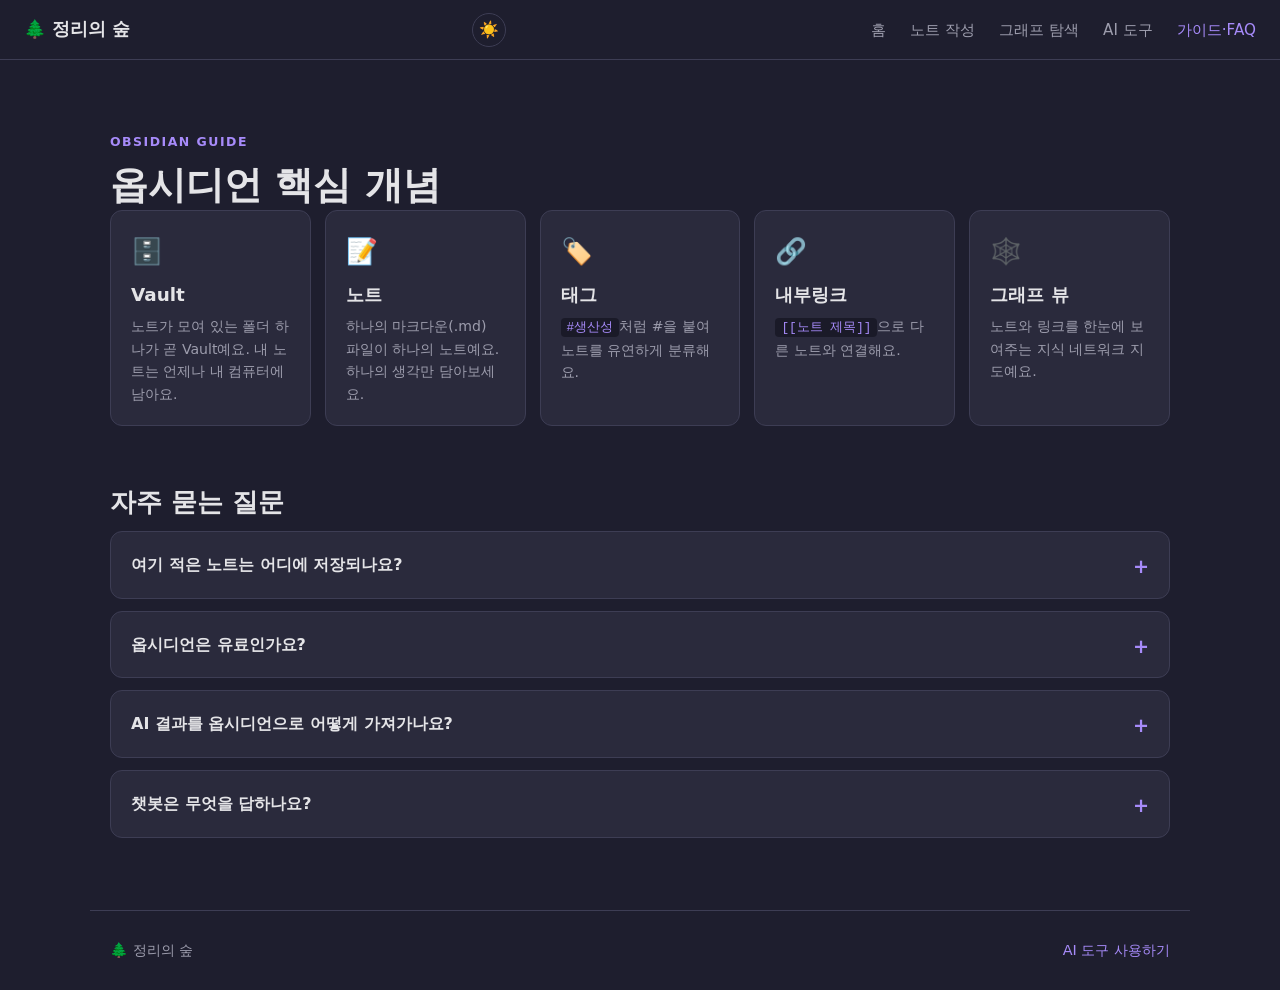
==== guide.html @ 4f8f3791 "feat: 그래프 화면 맞춤 + 보너스 과제(Notion·Discord 연동, 개선 효과 확인) 구현 그래프 뷰 - 노드 크기 범위를 최소 1px / 최대 15px로 조정 - fi" ====
<!DOCTYPE html>
<html lang="ko">
<head><meta charset="UTF-8"><meta name="viewport" content="width=device-width, initial-scale=1.0"><title>가이드·FAQ — 정리의 숲</title><link rel="stylesheet" href="css/style.css?v=6"></head>
<body>
  <header class="site-header"><a href="index.html" class="logo">🌲 정리의 숲</a><div class="header-actions"><button class="theme-toggle" type="button" aria-label="라이트 모드로 전환" title="테마 전환">☀️</button><button class="hamburger" aria-label="메뉴 열기" aria-expanded="false"><span></span><span></span><span></span></button></div><nav class="site-nav"><a href="index.html">홈</a><a href="notes.html">노트 작성</a><a href="workspace.html">그래프 탐색</a><a href="tools.html">AI 도구</a><a href="guide.html" aria-current="page">가이드·FAQ</a></nav></header>
  <main><section id="guide"><p class="eyebrow">OBSIDIAN GUIDE</p><h1>옵시디언 핵심 개념</h1><div class="concept-grid">
    <div class="card concept-card"><div class="concept-icon">🗄️</div><h3>Vault</h3><p>노트가 모여 있는 폴더 하나가 곧 Vault예요. 내 노트는 언제나 내 컴퓨터에 남아요.</p></div><div class="card concept-card"><div class="concept-icon">📝</div><h3>노트</h3><p>하나의 마크다운(.md) 파일이 하나의 노트예요. 하나의 생각만 담아보세요.</p></div><div class="card concept-card"><div class="concept-icon">🏷️</div><h3>태그</h3><p><code>#생산성</code>처럼 #을 붙여 노트를 유연하게 분류해요.</p></div><div class="card concept-card"><div class="concept-icon">🔗</div><h3>내부링크</h3><p><code>[[노트 제목]]</code>으로 다른 노트와 연결해요.</p></div><div class="card concept-card"><div class="concept-icon">🕸️</div><h3>그래프 뷰</h3><p>노트와 링크를 한눈에 보여주는 지식 네트워크 지도예요.</p></div>
  </div>
  <h2>자주 묻는 질문</h2><div class="faq"><details class="card"><summary>여기 적은 노트는 어디에 저장되나요?</summary><p>내 브라우저의 localStorage에만 저장돼요. AI 분석 요청 때만 노트 내용이 전송됩니다.</p></details><details class="card"><summary>옵시디언은 유료인가요?</summary><p>개인 사용은 무료예요. 동기화와 웹 게시 같은 부가 서비스만 유료입니다.</p></details><details class="card"><summary>AI 결과를 옵시디언으로 어떻게 가져가나요?</summary><p>분석 결과의 복사 버튼을 누른 뒤 새 노트에 붙여넣으면 <code>[[내부링크]]</code>가 인식돼요.</p></details><details class="card"><summary>챗봇은 무엇을 답하나요?</summary><p>옵시디언 기능과 노트 작성 습관을 초보자 눈높이로 안내해드려요.</p></details></div>
  </section></main>
  <footer class="site-footer"><span>🌲 정리의 숲</span><a href="tools.html">AI 도구 사용하기</a></footer>
  <script src="js/common.js?v=4"></script>
</body></html>
---- css/style.css ----
/* ===== 변수 & 리셋 ===== */
:root {
  --bg: #1e1e2e;
  --card: #2a2a3c;
  --card-hover: #32324a;
  --accent: #a78bfa;
  --accent-dim: #7c5ce0;
  --text: #e4e4e7;
  --muted: #9d9dad;
  --border: #3d3d54;
  --error: #f87171;
  --radius: 12px;
  --header-h: 60px;
}

:root[data-theme="light"] {
  --bg: #ffffff;
  --card: #ffffff;
  --card-hover: #f7f7f8;
  --accent: #5c62c9;
  --accent-dim: #484fae;
  --text: #3f3f46;
  --muted: #71717a;
  --border: #e4e4e7;
  --error: #c2415a;
}

* { margin: 0; padding: 0; box-sizing: border-box; }

html {
  scroll-behavior: smooth;
}

body {
  background: var(--bg);
  color: var(--text);
  font-family: 'Apple SD Gothic Neo', 'Pretendard', 'Noto Sans KR', system-ui, sans-serif;
  line-height: 1.6;
}

:root[data-theme="light"] code,
:root[data-theme="light"] .note-form input,
:root[data-theme="light"] .note-form textarea,
:root[data-theme="light"] #organize-input,
:root[data-theme="light"] #chat-input,
:root[data-theme="light"] #organize-result { background: #f6f4fc; }
:root[data-theme="light"] .bubble.ai { background: #ebe7f7; }

section {
  max-width: 1100px;
  margin: 0 auto;
  padding: 72px 20px;
  scroll-margin-top: var(--header-h);
}

h1 { font-size: 2.4rem; line-height: 1.3; }
h2 { font-size: 1.6rem; margin-bottom: 8px; }
h3 { font-size: 1.15rem; }
.accent { color: var(--accent); }
.muted { color: var(--muted); font-size: 0.9rem; }
.section-desc { color: var(--muted); margin-bottom: 24px; }
code {
  background: #1a1a28;
  padding: 2px 6px;
  border-radius: 4px;
  font-size: 0.9em;
  color: var(--accent);
}

/* ===== 헤더 ===== */
.site-header {
  position: fixed;
  top: 0; left: 0; right: 0;
  height: var(--header-h);
  display: flex;
  align-items: center;
  justify-content: space-between;
  padding: 0 24px;
  background: var(--bg);
  border-bottom: 1px solid var(--border);
  z-index: 100;
}

.logo {
  font-weight: 700;
  font-size: 1.1rem;
  color: var(--text);
  text-decoration: none;
}

.site-nav a {
  color: var(--muted);
  text-decoration: none;
  margin-left: 24px;
  font-size: 0.95rem;
  transition: color 0.15s;
}
.site-nav a:hover { color: var(--accent); }
.site-nav a[aria-current="page"] { color: var(--accent); }

.header-actions { display: flex; align-items: center; gap: 8px; }
.theme-toggle {
  background: transparent;
  border: 1px solid var(--border);
  border-radius: 50%;
  color: var(--text);
  cursor: pointer;
  font-size: 1rem;
  height: 34px;
  width: 34px;
  transition: transform 0.15s, background 0.15s;
}
.theme-toggle:hover { background: var(--card); transform: rotate(16deg); }

.hamburger {
  display: none;
  flex-direction: column;
  gap: 5px;
  background: none;
  border: none;
  cursor: pointer;
  padding: 8px;
}
.hamburger span {
  width: 22px; height: 2px;
  background: var(--text);
  border-radius: 2px;
}

main { padding-top: var(--header-h); }

/* ===== Hero ===== */
.hero {
  text-align: center;
  padding-top: 110px;
  padding-bottom: 110px;
}
.hero h1 { margin-bottom: 20px; }
.hero p { color: var(--muted); max-width: 560px; margin: 0 auto 8px; }
.hero .btn { margin-top: 28px; }
.eyebrow { color: var(--accent); font-size: 0.78rem; font-weight: 700; letter-spacing: 0.12em; margin-bottom: 8px; }

/* ===== 홈 ===== */
.feature-section { padding-top: 20px; }
.feature-grid { display: grid; grid-template-columns: repeat(4, 1fr); gap: 14px; margin-top: 24px; }
.feature-card { color: var(--text); text-decoration: none; min-height: 180px; }
.feature-card span { font-size: 1.7rem; display: block; margin-bottom: 12px; }
.feature-card h3 { margin-bottom: 6px; }
.feature-card p { color: var(--muted); font-size: 0.9rem; }
.model-settings { display: flex; align-items: end; justify-content: space-between; gap: 20px; margin: 28px 0; }
.model-settings h2 { font-size: 1rem; margin: 0 0 3px; }
.model-settings p { color: var(--muted); font-size: 0.85rem; }
.model-selects { display: flex; gap: 10px; flex-wrap: wrap; }
.model-selects label { color: var(--muted); display: flex; flex-direction: column; font-size: 0.78rem; gap: 4px; }
.model-selects select { background: var(--bg); border: 1px solid var(--border); border-radius: 7px; color: var(--text); font: inherit; min-width: 190px; padding: 8px; }
.stats-section { display: flex; justify-content: space-between; align-items: center; gap: 24px; margin-bottom: 72px; }
.stats-section .section-desc { margin: 0; }
.stats-grid { display: flex; gap: 24px; text-align: center; }
.stats-grid div { min-width: 64px; }
.stats-grid strong { display: block; color: var(--accent); font-size: 1.6rem; }
.stats-grid span { color: var(--muted); font-size: 0.8rem; white-space: nowrap; }

.effect-section { margin-bottom: 72px; }
.funnel-list { display: flex; flex-direction: column; gap: 6px; margin: 18px 0; }
.funnel-row { display: flex; align-items: center; justify-content: space-between; background: var(--bg); border: 1px solid var(--border); border-radius: 8px; padding: 8px 14px; }
.funnel-label { color: var(--text); font-size: 0.9rem; }
.funnel-value { color: var(--accent); font-size: 0.9rem; font-weight: 600; }
.effect-snapshot-row { display: flex; align-items: center; justify-content: space-between; gap: 16px; flex-wrap: wrap; }
.effect-snapshot-row .muted { margin: 0; flex: 1; min-width: 200px; }

/* ===== 버튼 ===== */
.btn {
  display: inline-block;
  border: none;
  border-radius: 8px;
  padding: 10px 18px;
  font-size: 0.95rem;
  font-weight: 600;
  cursor: pointer;
  text-decoration: none;
  transition: background 0.15s, transform 0.15s, opacity 0.15s;
}
.btn-lg { padding: 14px 28px; font-size: 1.05rem; }
.btn-primary { background: var(--accent); color: #17171f; }
.btn-primary:hover:not(:disabled) { background: #b9a4fb; transform: translateY(-1px); }
.btn-secondary {
  background: transparent;
  color: var(--accent);
  border: 1px solid var(--accent);
}
.btn-secondary:hover:not(:disabled) { background: rgba(167, 139, 250, 0.12); }
.btn:disabled { opacity: 0.4; cursor: not-allowed; }

/* ===== 카드 ===== */
.card {
  background: var(--card);
  border: 1px solid var(--border);
  border-radius: var(--radius);
  padding: 20px;
  transition: transform 0.15s, box-shadow 0.15s;
}
.card:hover {
  transform: translateY(-2px);
  box-shadow: 0 6px 20px rgba(0, 0, 0, 0.35);
}

/* ===== 노트 폼 ===== */
.note-form { margin-bottom: 24px; }
.note-form input,
.note-form textarea,
#organize-input,
#chat-input {
  width: 100%;
  background: #1a1a28;
  border: 1px solid var(--border);
  border-radius: 8px;
  color: var(--text);
  padding: 10px 12px;
  font-size: 0.95rem;
  font-family: inherit;
  resize: vertical;
}
.note-form input:focus,
.note-form textarea:focus,
#organize-input:focus,
#chat-input:focus {
  outline: none;
  border-color: var(--accent);
}
.note-form input { margin-bottom: 10px; }

.form-footer {
  display: flex;
  align-items: center;
  justify-content: space-between;
  margin-top: 10px;
}
.char-count { color: var(--muted); font-size: 0.85rem; }
.error-msg { color: var(--error); font-size: 0.9rem; margin-top: 10px; }

/* ===== 노트 목록 ===== */
.notes-grid {
  display: grid;
  grid-template-columns: repeat(auto-fill, minmax(220px, 1fr));
  gap: 14px;
  margin-bottom: 24px;
}
.note-card { position: relative; }
.note-card h3 {
  margin-bottom: 6px;
  padding-right: 28px;
  word-break: break-all;
}
.note-card p {
  color: var(--muted);
  font-size: 0.88rem;
  display: -webkit-box;
  -webkit-line-clamp: 3;
  -webkit-box-orient: vertical;
  overflow: hidden;
  word-break: break-all;
}
.note-delete {
  position: absolute;
  top: 12px; right: 12px;
  background: none;
  border: none;
  color: var(--muted);
  font-size: 1.1rem;
  cursor: pointer;
  line-height: 1;
  padding: 4px;
}
.note-delete:hover { color: var(--error); }

/* ===== 분석 ===== */
.analyze-bar {
  display: flex;
  align-items: center;
  gap: 16px;
  flex-wrap: wrap;
}
.demo-hint { color: var(--muted); font-size: 0.82rem; margin-top: 10px; }

.result-area { margin-top: 36px; }
.result-area h3 { margin-bottom: 16px; }
.result-layout {
  display: grid;
  grid-template-columns: 1fr 1fr;
  gap: 20px;
  align-items: start;
}
.graph-wrap { padding: 10px; }
.graph-wrap:hover { transform: none; box-shadow: none; }
#graph { width: 100%; display: block; cursor: default; touch-action: none; }

/* 노트 카드 키워드 칩 */
.note-keywords { display: flex; flex-wrap: wrap; gap: 4px; margin-top: 10px; }
.kw-chip { font-size: 0.72rem; color: var(--accent); background: rgba(167, 139, 250, 0.12); border: 1px solid rgba(167, 139, 250, 0.32); border-radius: 999px; padding: 1px 8px; }
:root[data-theme="light"] .kw-chip { background: rgba(92, 98, 201, 0.1); border-color: rgba(92, 98, 201, 0.3); }
.interactive-graph { display: grid; grid-template-columns: minmax(0, 2fr) minmax(220px, 1fr); gap: 18px; padding: 12px; }
.interactive-graph .graph-wrap { position: relative; min-height: 440px; }
.graph-tooltip { background: var(--text); border-radius: 6px; color: var(--bg); font-size: 0.8rem; max-width: 180px; padding: 6px 8px; pointer-events: none; position: absolute; z-index: 2; }
.graph-detail { border-left: 1px solid var(--border); padding: 18px; }
.graph-detail h2 { font-size: 1.1rem; word-break: break-all; }
.graph-detail p:last-child { color: var(--muted); font-size: 0.9rem; white-space: pre-wrap; word-break: break-word; }

.links-wrap { display: flex; flex-direction: column; gap: 12px; }
.link-card {
  background: var(--card);
  border: 1px solid var(--border);
  border-radius: var(--radius);
  padding: 14px 16px;
}
.link-card .pair {
  font-weight: 600;
  color: var(--accent);
  margin-bottom: 4px;
}
.link-card .reason { color: var(--text); font-size: 0.92rem; }
.link-tags { color: var(--muted); font-size: 0.85rem; margin-top: 6px; }

/* ===== 탭 ===== */
.tabs {
  display: flex;
  gap: 8px;
  margin-bottom: 24px;
  border-bottom: 1px solid var(--border);
}
.tab-btn {
  background: none;
  border: none;
  color: var(--muted);
  font-size: 1rem;
  font-weight: 600;
  padding: 10px 18px;
  cursor: pointer;
  border-bottom: 2px solid transparent;
  margin-bottom: -1px;
}
.tab-btn.active {
  color: var(--accent);
  border-bottom-color: var(--accent);
}
.tab-panel { display: none; }
.tab-panel.active { display: block; }

#organize-result {
  background: #1a1a28;
  border: 1px solid var(--border);
  border-radius: var(--radius);
  padding: 18px;
  margin: 20px 0 12px;
  white-space: pre-wrap;
  word-break: break-all;
  font-size: 0.9rem;
  max-height: 480px;
  overflow-y: auto;
}

/* ===== 챗봇 ===== */
.chat-box { padding: 0; overflow: hidden; }
.chat-box:hover { transform: none; box-shadow: none; }
.chat-messages {
  height: 380px;
  overflow-y: auto;
  padding: 20px;
  display: flex;
  flex-direction: column;
  gap: 12px;
}
.bubble {
  max-width: 78%;
  padding: 10px 14px;
  border-radius: 14px;
  font-size: 0.93rem;
  white-space: pre-wrap;
  word-break: break-word;
}
.bubble.me {
  align-self: flex-end;
  background: var(--accent);
  color: #17171f;
  border-bottom-right-radius: 4px;
}
.bubble.ai {
  align-self: flex-start;
  background: #3a3a52;
  border-bottom-left-radius: 4px;
}
.chat-input-row {
  display: flex;
  gap: 10px;
  padding: 14px;
  border-top: 1px solid var(--border);
}
.chat-input-row input { flex: 1; }
#chat-status { padding: 0 20px; }

/* ===== 로딩 스피너 ===== */
.loading {
  display: flex;
  align-items: center;
  gap: 10px;
  color: var(--muted);
  font-size: 0.9rem;
  padding: 14px 0;
}
.spinner {
  width: 18px; height: 18px;
  border: 3px solid var(--border);
  border-top-color: var(--accent);
  border-radius: 50%;
  animation: spin 0.8s linear infinite;
  flex-shrink: 0;
}
@keyframes spin { to { transform: rotate(360deg); } }

/* ===== 가이드 ===== */
.concept-grid {
  display: grid;
  grid-template-columns: repeat(auto-fill, minmax(200px, 1fr));
  gap: 14px;
  margin-bottom: 56px;
}
.concept-card p { color: var(--muted); font-size: 0.88rem; margin-top: 6px; }
.concept-icon { font-size: 1.6rem; margin-bottom: 8px; }

.faq { display: flex; flex-direction: column; gap: 12px; }
.faq details:hover { transform: none; }
.faq summary {
  cursor: pointer;
  font-weight: 600;
  list-style: none;
  position: relative;
  padding-right: 24px;
}
.faq summary::-webkit-details-marker { display: none; }
.faq summary::after {
  content: '+';
  position: absolute;
  right: 0; top: 0;
  color: var(--accent);
  font-size: 1.2rem;
}
.faq details[open] summary::after { content: '−'; }
.faq details p { margin-top: 10px; color: var(--muted); font-size: 0.92rem; }

/* ===== 푸터 ===== */
.site-footer {
  display: flex;
  align-items: center;
  justify-content: space-between;
  max-width: 1100px;
  margin: 0 auto;
  padding: 28px 20px;
  border-top: 1px solid var(--border);
  color: var(--muted);
  font-size: 0.9rem;
}
.site-footer a { color: var(--accent); text-decoration: none; }

/* ===== 반응형 ===== */
@media (max-width: 1024px) {
  section { padding: 56px 20px; }
  .feature-grid { grid-template-columns: repeat(2, 1fr); }
}

@media (max-width: 768px) {
  h1 { font-size: 1.8rem; }

  .hamburger { display: flex; }
  .site-nav {
    display: none;
    position: absolute;
    top: var(--header-h);
    left: 0; right: 0;
    flex-direction: column;
    background: var(--card);
    border-bottom: 1px solid var(--border);
    padding: 12px 0;
  }
  .site-nav.open { display: flex; }
  .site-nav a {
    margin: 0;
    padding: 12px 24px;
  }

  .stats-section { align-items: flex-start; flex-direction: column; }
  .stats-grid { width: 100%; justify-content: space-between; gap: 8px; }
  .model-settings { align-items: flex-start; flex-direction: column; }

  .result-layout { grid-template-columns: 1fr; }
  .interactive-graph { grid-template-columns: 1fr; }
  .graph-detail { border-left: 0; border-top: 1px solid var(--border); }
  .chat-messages { height: 320px; }
  .bubble { max-width: 88%; }
}

@media (max-width: 480px) {
  .feature-grid { grid-template-columns: 1fr; }
  .hero { padding-top: 84px; padding-bottom: 76px; }
}
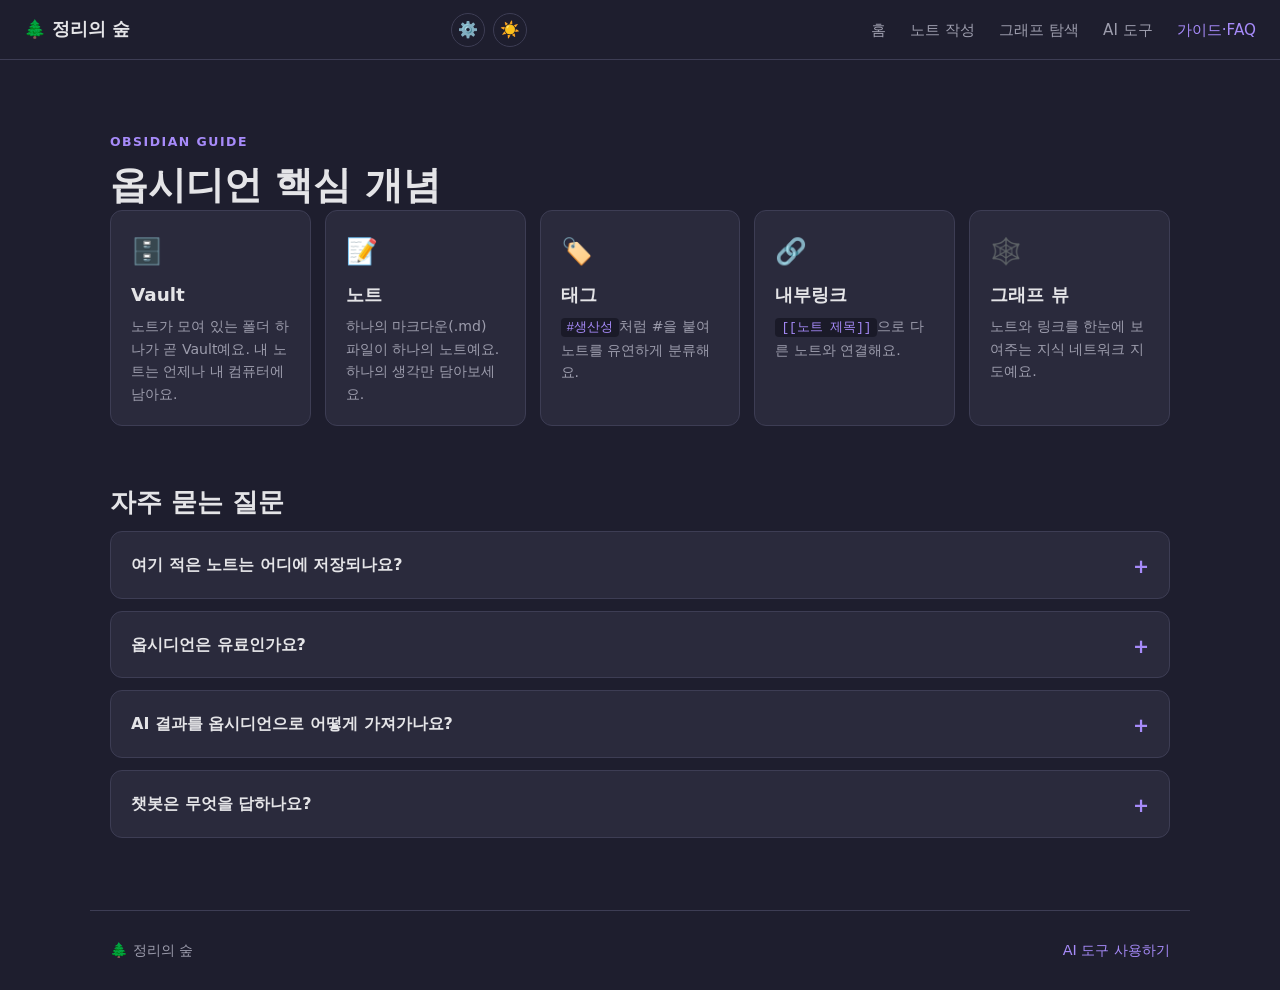
==== commit ac11a573: "feat: 브라우저별 Notion·Discord 연동 설정 + 그래프 안정성 개선 - 헤더에 연동 설정(⚙️) 모달 추가: Discord 웹훅/Notion 토큰·DB ID를 브라우" ====
--- a/guide.html
+++ b/guide.html
@@ -1,13 +1,13 @@
 <!DOCTYPE html>
 <html lang="ko">
-<head><meta charset="UTF-8"><meta name="viewport" content="width=device-width, initial-scale=1.0"><title>가이드·FAQ — 정리의 숲</title><link rel="stylesheet" href="css/style.css?v=6"></head>
+<head><meta charset="UTF-8"><meta name="viewport" content="width=device-width, initial-scale=1.0"><title>가이드·FAQ — 정리의 숲</title><link rel="stylesheet" href="css/style.css?v=7"></head>
 <body>
-  <header class="site-header"><a href="index.html" class="logo">🌲 정리의 숲</a><div class="header-actions"><button class="theme-toggle" type="button" aria-label="라이트 모드로 전환" title="테마 전환">☀️</button><button class="hamburger" aria-label="메뉴 열기" aria-expanded="false"><span></span><span></span><span></span></button></div><nav class="site-nav"><a href="index.html">홈</a><a href="notes.html">노트 작성</a><a href="workspace.html">그래프 탐색</a><a href="tools.html">AI 도구</a><a href="guide.html" aria-current="page">가이드·FAQ</a></nav></header>
+  <header class="site-header"><a href="index.html" class="logo">🌲 정리의 숲</a><div class="header-actions"><button class="settings-toggle" type="button" aria-label="연동 설정" title="노션·디스코드 연동 설정">⚙️</button><button class="theme-toggle" type="button" aria-label="라이트 모드로 전환" title="테마 전환">☀️</button><button class="hamburger" aria-label="메뉴 열기" aria-expanded="false"><span></span><span></span><span></span></button></div><nav class="site-nav"><a href="index.html">홈</a><a href="notes.html">노트 작성</a><a href="workspace.html">그래프 탐색</a><a href="tools.html">AI 도구</a><a href="guide.html" aria-current="page">가이드·FAQ</a></nav></header>
   <main><section id="guide"><p class="eyebrow">OBSIDIAN GUIDE</p><h1>옵시디언 핵심 개념</h1><div class="concept-grid">
     <div class="card concept-card"><div class="concept-icon">🗄️</div><h3>Vault</h3><p>노트가 모여 있는 폴더 하나가 곧 Vault예요. 내 노트는 언제나 내 컴퓨터에 남아요.</p></div><div class="card concept-card"><div class="concept-icon">📝</div><h3>노트</h3><p>하나의 마크다운(.md) 파일이 하나의 노트예요. 하나의 생각만 담아보세요.</p></div><div class="card concept-card"><div class="concept-icon">🏷️</div><h3>태그</h3><p><code>#생산성</code>처럼 #을 붙여 노트를 유연하게 분류해요.</p></div><div class="card concept-card"><div class="concept-icon">🔗</div><h3>내부링크</h3><p><code>[[노트 제목]]</code>으로 다른 노트와 연결해요.</p></div><div class="card concept-card"><div class="concept-icon">🕸️</div><h3>그래프 뷰</h3><p>노트와 링크를 한눈에 보여주는 지식 네트워크 지도예요.</p></div>
   </div>
   <h2>자주 묻는 질문</h2><div class="faq"><details class="card"><summary>여기 적은 노트는 어디에 저장되나요?</summary><p>내 브라우저의 localStorage에만 저장돼요. AI 분석 요청 때만 노트 내용이 전송됩니다.</p></details><details class="card"><summary>옵시디언은 유료인가요?</summary><p>개인 사용은 무료예요. 동기화와 웹 게시 같은 부가 서비스만 유료입니다.</p></details><details class="card"><summary>AI 결과를 옵시디언으로 어떻게 가져가나요?</summary><p>분석 결과의 복사 버튼을 누른 뒤 새 노트에 붙여넣으면 <code>[[내부링크]]</code>가 인식돼요.</p></details><details class="card"><summary>챗봇은 무엇을 답하나요?</summary><p>옵시디언 기능과 노트 작성 습관을 초보자 눈높이로 안내해드려요.</p></details></div>
   </section></main>
   <footer class="site-footer"><span>🌲 정리의 숲</span><a href="tools.html">AI 도구 사용하기</a></footer>
-  <script src="js/common.js?v=4"></script>
+  <script src="js/common.js?v=5"></script>
 </body></html>
--- a/css/style.css
+++ b/css/style.css
@@ -43,6 +43,7 @@
 :root[data-theme="light"] .note-form textarea,
 :root[data-theme="light"] #organize-input,
 :root[data-theme="light"] #chat-input,
+:root[data-theme="light"] .settings-panel input,
 :root[data-theme="light"] #organize-result { background: #f6f4fc; }
 :root[data-theme="light"] .bubble.ai { background: #ebe7f7; }
 
@@ -111,6 +112,51 @@
   transition: transform 0.15s, background 0.15s;
 }
 .theme-toggle:hover { background: var(--card); transform: rotate(16deg); }
+
+.settings-toggle {
+  background: transparent;
+  border: 1px solid var(--border);
+  border-radius: 50%;
+  color: var(--text);
+  cursor: pointer;
+  font-size: 1rem;
+  height: 34px;
+  width: 34px;
+  transition: transform 0.15s, background 0.15s;
+}
+.settings-toggle:hover { background: var(--card); transform: rotate(45deg); }
+
+.settings-modal {
+  position: fixed;
+  inset: 0;
+  background: rgba(0, 0, 0, 0.5);
+  display: flex;
+  align-items: center;
+  justify-content: center;
+  z-index: 200;
+  padding: 20px;
+}
+.settings-modal[hidden] { display: none; }
+.settings-panel { width: 100%; max-width: 420px; }
+.settings-header { display: flex; align-items: center; justify-content: space-between; margin-bottom: 4px; }
+.settings-header h2 { font-size: 1.1rem; margin: 0; }
+.settings-close { background: none; border: none; color: var(--muted); cursor: pointer; font-size: 1.1rem; line-height: 1; padding: 4px; }
+.settings-close:hover { color: var(--text); }
+.settings-panel > .muted { margin: 8px 0 18px; font-size: 0.85rem; }
+.settings-panel label { display: flex; flex-direction: column; gap: 4px; font-size: 0.82rem; color: var(--muted); margin-bottom: 12px; }
+.settings-panel input {
+  background: #1a1a28;
+  border: 1px solid var(--border);
+  border-radius: 8px;
+  color: var(--text);
+  padding: 9px 11px;
+  font-size: 0.9rem;
+  font-family: inherit;
+}
+.settings-panel input:focus { outline: none; border-color: var(--accent); }
+.settings-status { font-size: 0.78rem; margin: -6px 0 14px; }
+.settings-status span { color: var(--accent); }
+.settings-footer { display: flex; justify-content: flex-end; gap: 8px; margin-top: 4px; }
 
 .hamburger {
   display: none;
@@ -298,8 +344,11 @@
 .note-keywords { display: flex; flex-wrap: wrap; gap: 4px; margin-top: 10px; }
 .kw-chip { font-size: 0.72rem; color: var(--accent); background: rgba(167, 139, 250, 0.12); border: 1px solid rgba(167, 139, 250, 0.32); border-radius: 999px; padding: 1px 8px; }
 :root[data-theme="light"] .kw-chip { background: rgba(92, 98, 201, 0.1); border-color: rgba(92, 98, 201, 0.3); }
-.interactive-graph { display: grid; grid-template-columns: minmax(0, 2fr) minmax(220px, 1fr); gap: 18px; padding: 12px; }
+.interactive-graph { display: grid; grid-template-columns: 1fr; gap: 18px; padding: 12px; }
 .interactive-graph .graph-wrap { position: relative; min-height: 440px; }
+@media (min-width: 769px) {
+  .interactive-graph:has(.graph-detail:not([hidden])) { grid-template-columns: minmax(0, 2fr) minmax(220px, 1fr); }
+}
 .graph-tooltip { background: var(--text); border-radius: 6px; color: var(--bg); font-size: 0.8rem; max-width: 180px; padding: 6px 8px; pointer-events: none; position: absolute; z-index: 2; }
 .graph-detail { border-left: 1px solid var(--border); padding: 18px; }
 .graph-detail h2 { font-size: 1.1rem; word-break: break-all; }
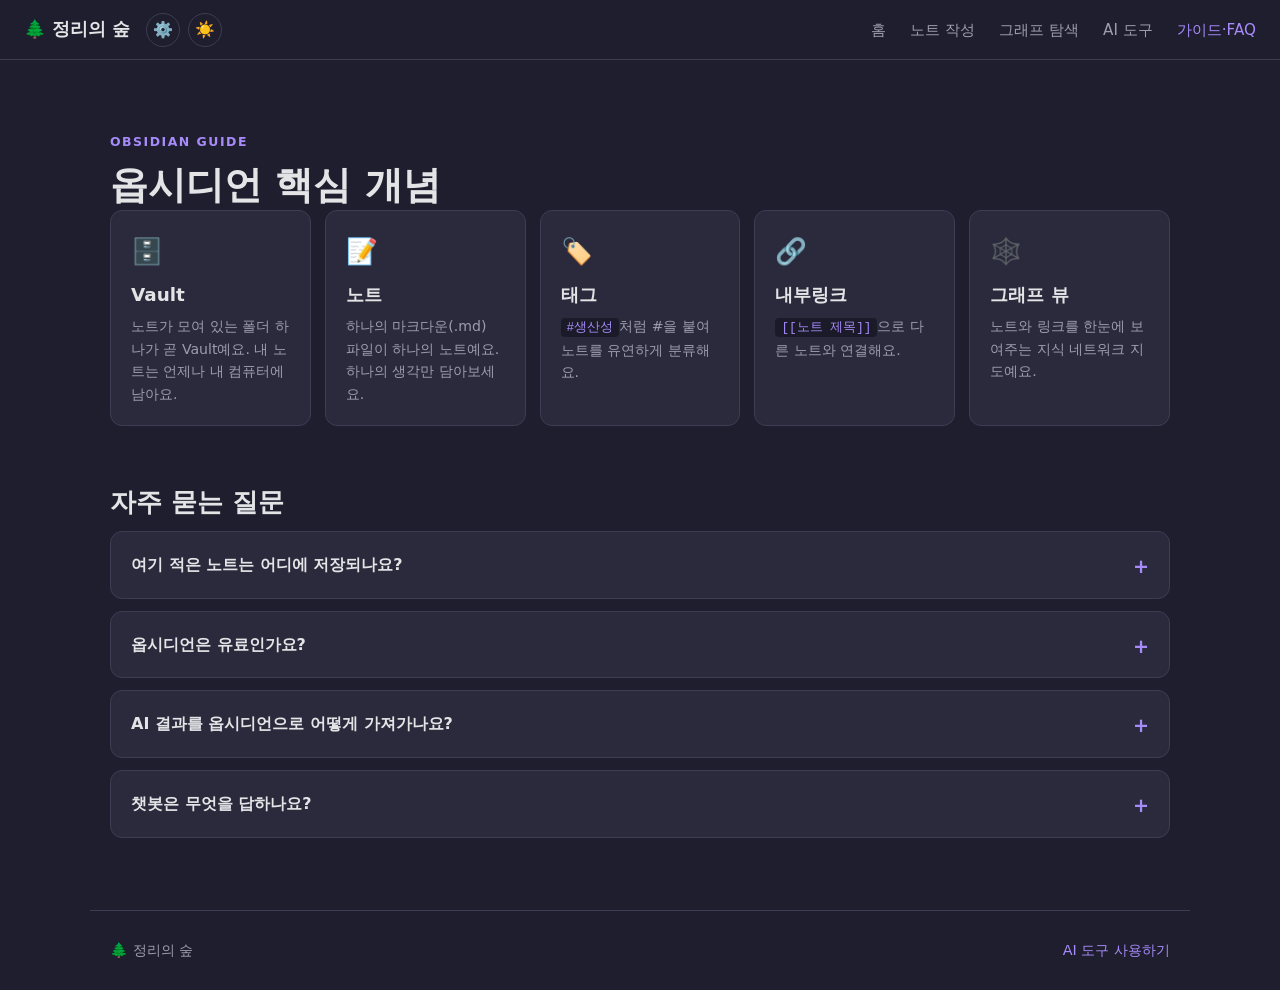
==== commit 4bd0602c: "fix: 헤더의 설정·다크모드 버튼이 화면 폭이 커지면 중앙으로 밀리던 문제 수정 .site-header가 justify-content: space-between으로 로고·버튼·내" ====
--- a/guide.html
+++ b/guide.html
@@ -1,6 +1,6 @@
 <!DOCTYPE html>
 <html lang="ko">
-<head><meta charset="UTF-8"><meta name="viewport" content="width=device-width, initial-scale=1.0"><title>가이드·FAQ — 정리의 숲</title><link rel="stylesheet" href="css/style.css?v=7"></head>
+<head><meta charset="UTF-8"><meta name="viewport" content="width=device-width, initial-scale=1.0"><title>가이드·FAQ — 정리의 숲</title><link rel="stylesheet" href="css/style.css?v=12"></head>
 <body>
   <header class="site-header"><a href="index.html" class="logo">🌲 정리의 숲</a><div class="header-actions"><button class="settings-toggle" type="button" aria-label="연동 설정" title="노션·디스코드 연동 설정">⚙️</button><button class="theme-toggle" type="button" aria-label="라이트 모드로 전환" title="테마 전환">☀️</button><button class="hamburger" aria-label="메뉴 열기" aria-expanded="false"><span></span><span></span><span></span></button></div><nav class="site-nav"><a href="index.html">홈</a><a href="notes.html">노트 작성</a><a href="workspace.html">그래프 탐색</a><a href="tools.html">AI 도구</a><a href="guide.html" aria-current="page">가이드·FAQ</a></nav></header>
   <main><section id="guide"><p class="eyebrow">OBSIDIAN GUIDE</p><h1>옵시디언 핵심 개념</h1><div class="concept-grid">
--- a/css/style.css
+++ b/css/style.css
@@ -44,6 +44,8 @@
 :root[data-theme="light"] #organize-input,
 :root[data-theme="light"] #chat-input,
 :root[data-theme="light"] .settings-panel input,
+:root[data-theme="light"] #graph-detail-edit-form input,
+:root[data-theme="light"] #graph-detail-edit-form textarea,
 :root[data-theme="light"] #organize-result { background: #f6f4fc; }
 :root[data-theme="light"] .bubble.ai { background: #ebe7f7; }
 
@@ -75,7 +77,7 @@
   height: var(--header-h);
   display: flex;
   align-items: center;
-  justify-content: space-between;
+  gap: 16px;
   padding: 0 24px;
   background: var(--bg);
   border-bottom: 1px solid var(--border);
@@ -88,6 +90,11 @@
   color: var(--text);
   text-decoration: none;
 }
+
+/* 화면이 넓어져도 로고·설정·테마 버튼은 항상 좌측에 붙어있고,
+   내비게이션만 남는 공간을 흡수해 우측에 고정되도록 한다
+   (justify-content: space-between이면 가운데 항목이 화면 폭에 따라 중앙으로 떠밀렸다) */
+.site-nav { margin-left: auto; }
 
 .site-nav a {
   color: var(--muted);
@@ -344,15 +351,43 @@
 .note-keywords { display: flex; flex-wrap: wrap; gap: 4px; margin-top: 10px; }
 .kw-chip { font-size: 0.72rem; color: var(--accent); background: rgba(167, 139, 250, 0.12); border: 1px solid rgba(167, 139, 250, 0.32); border-radius: 999px; padding: 1px 8px; }
 :root[data-theme="light"] .kw-chip { background: rgba(92, 98, 201, 0.1); border-color: rgba(92, 98, 201, 0.3); }
-.interactive-graph { display: grid; grid-template-columns: 1fr; gap: 18px; padding: 12px; }
+.interactive-graph { position: relative; display: grid; grid-template-columns: 1fr; gap: 18px; padding: 12px; }
 .interactive-graph .graph-wrap { position: relative; min-height: 440px; }
 @media (min-width: 769px) {
   .interactive-graph:has(.graph-detail:not([hidden])) { grid-template-columns: minmax(0, 2fr) minmax(220px, 1fr); }
 }
 .graph-tooltip { background: var(--text); border-radius: 6px; color: var(--bg); font-size: 0.8rem; max-width: 180px; padding: 6px 8px; pointer-events: none; position: absolute; z-index: 2; }
+
+/* 검색: 그래프 영역(캔버스) 좌측 상단에 고정, 돋보기를 누르면 입력창이 나타난다.
+   .interactive-graph 기준 우측 상단에 두면 SELECTED NOTE 패널이 열려 2단 레이아웃이 될 때
+   패널 쪽으로 밀려 들어가 버리므로, 항상 그래프가 있는 .graph-wrap을 기준으로 고정한다. */
+.graph-search { position: absolute; top: 12px; left: 12px; z-index: 5; display: flex; align-items: center; gap: 6px; }
+.graph-search-toggle { background: var(--card); border: 1px solid var(--border); border-radius: 50%; color: var(--text); cursor: pointer; font-size: 1rem; height: 34px; width: 34px; flex-shrink: 0; }
+.graph-search-toggle:hover { background: var(--card-hover); }
+.graph-search input { background: var(--bg); border: 1px solid var(--border); border-radius: 8px; color: var(--text); padding: 7px 10px; font-size: 0.85rem; font-family: inherit; width: 180px; }
+.graph-search input:focus { outline: none; border-color: var(--accent); }
+
 .graph-detail { border-left: 1px solid var(--border); padding: 18px; }
 .graph-detail h2 { font-size: 1.1rem; word-break: break-all; }
-.graph-detail p:last-child { color: var(--muted); font-size: 0.9rem; white-space: pre-wrap; word-break: break-word; }
+#graph-detail-content { color: var(--muted); font-size: 0.9rem; white-space: pre-wrap; word-break: break-word; }
+#graph-detail-view .note-keywords { margin-top: 10px; }
+.graph-detail-header { display: flex; align-items: center; justify-content: space-between; gap: 8px; }
+.detail-edit-toggle { background: transparent; border: 1px solid var(--border); border-radius: 50%; color: var(--text); cursor: pointer; font-size: 1rem; height: 30px; width: 30px; flex-shrink: 0; }
+.detail-edit-toggle:hover { background: var(--card-hover); transform: rotate(45deg); transition: transform 0.15s, background 0.15s; }
+
+/* SELECTED NOTE 편집 폼 — ID 선택자의 display가 [hidden]의 UA 기본값(display:none)보다
+   명시도가 높아 덮어써버리므로, hidden일 때는 무조건 숨기도록 별도로 명시한다 */
+#graph-detail-edit-form { display: flex; flex-direction: column; gap: 10px; }
+#graph-detail-edit-form[hidden] { display: none; }
+#graph-detail-edit-form label { display: flex; flex-direction: column; gap: 4px; font-size: 0.82rem; color: var(--muted); }
+#graph-detail-edit-form input,
+#graph-detail-edit-form textarea {
+  background: #1a1a28; border: 1px solid var(--border); border-radius: 8px;
+  color: var(--text); padding: 8px 10px; font-size: 0.9rem; font-family: inherit; resize: vertical;
+}
+#graph-detail-edit-form input:focus,
+#graph-detail-edit-form textarea:focus { outline: none; border-color: var(--accent); }
+.graph-detail-actions { display: flex; gap: 8px; }
 
 .links-wrap { display: flex; flex-direction: column; gap: 12px; }
 .link-card {
@@ -406,6 +441,8 @@
   max-height: 480px;
   overflow-y: auto;
 }
+.organize-actions { display: flex; gap: 8px; flex-wrap: wrap; }
+#organize-save-msg { margin-top: 8px; }
 
 /* ===== 챗봇 ===== */
 .chat-box { padding: 0; overflow: hidden; }
